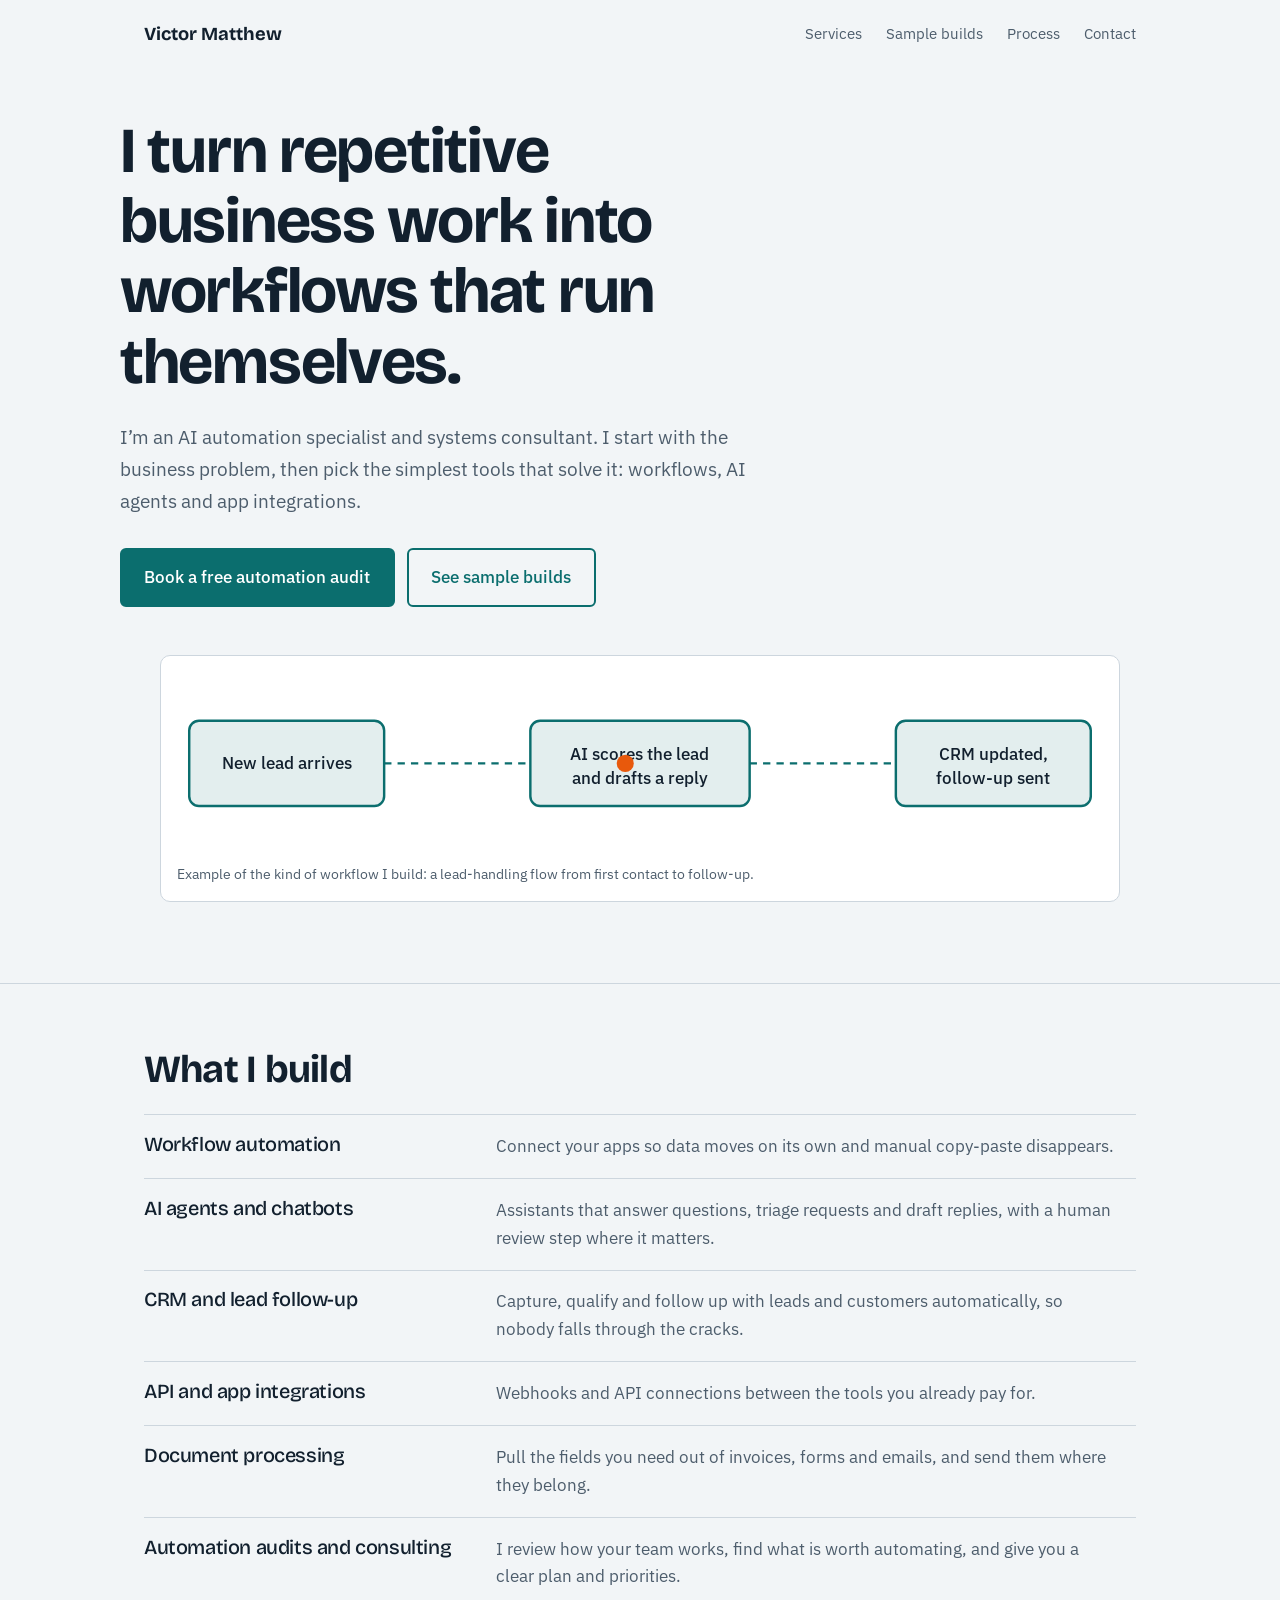
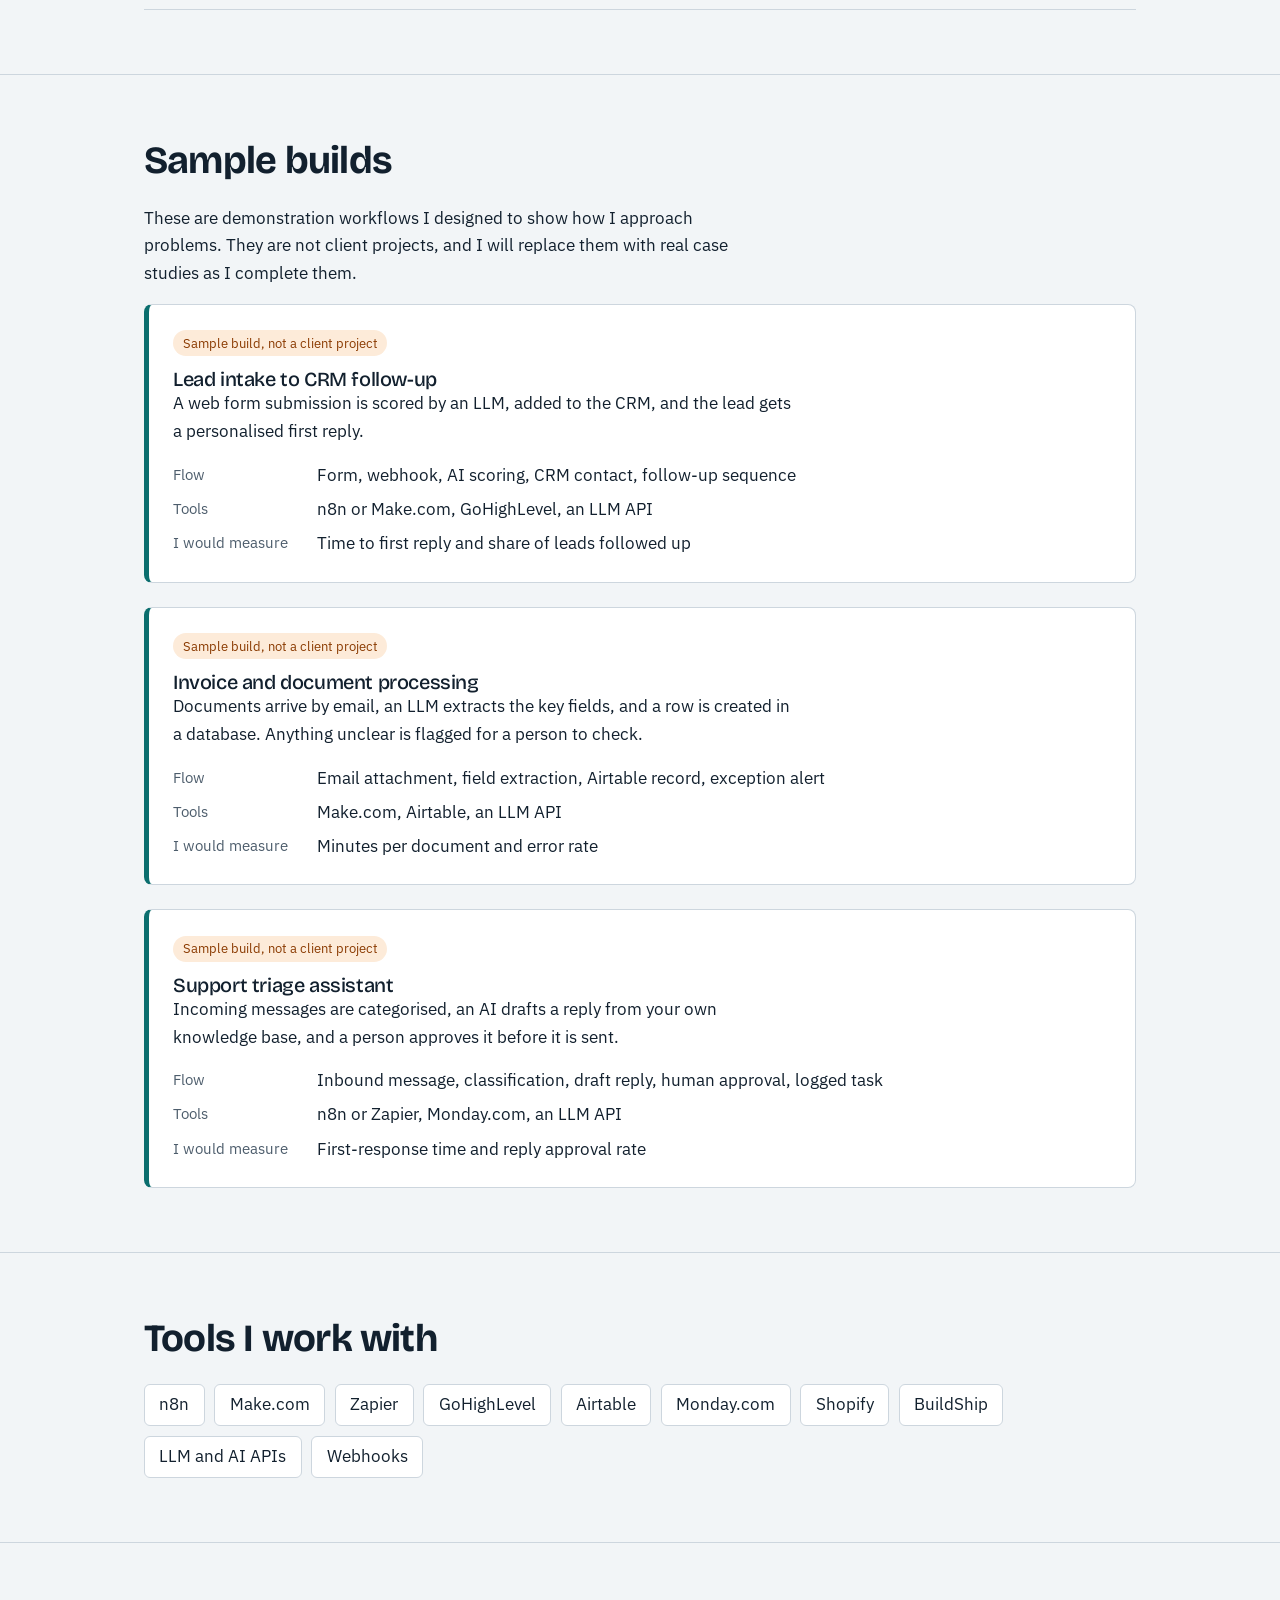
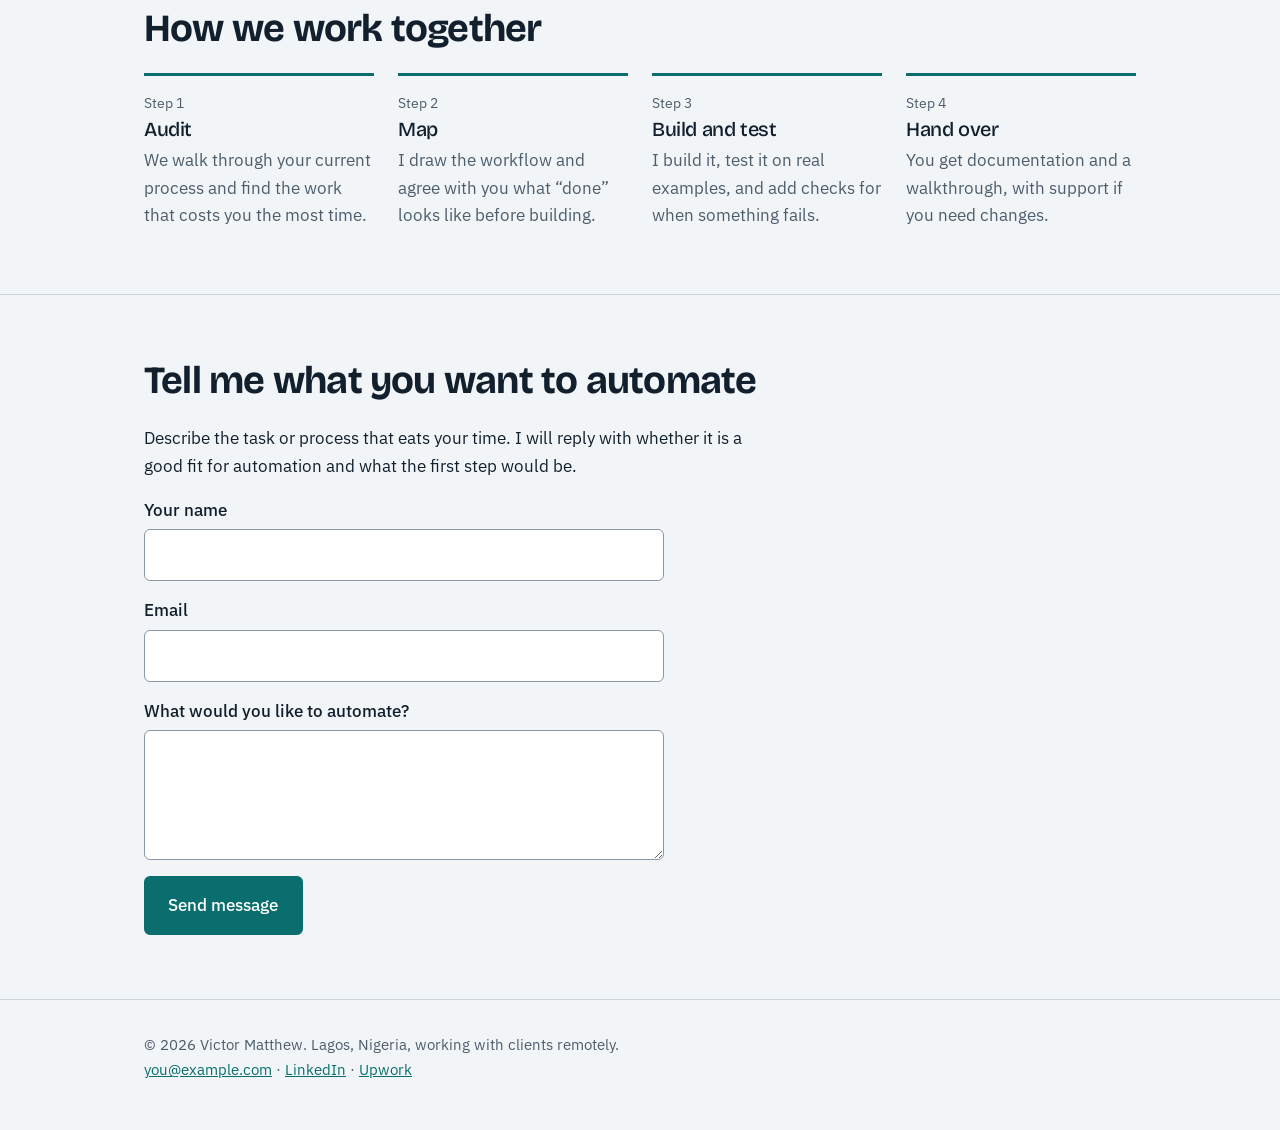
==== index.html @ d6106d23 "Add files via upload" ====
<!DOCTYPE html>
<html lang="en">
<head>
<meta charset="utf-8">
<meta name="viewport" content="width=device-width, initial-scale=1">
<title>Victor Matthew | AI Automation Specialist</title>
<meta name="description" content="AI automation specialist and automation systems consultant. I build workflows, AI agents and integrations that remove repetitive business work.">
<link rel="preconnect" href="https://fonts.googleapis.com">
<link rel="preconnect" href="https://fonts.gstatic.com" crossorigin>
<link href="https://fonts.googleapis.com/css2?family=Bricolage+Grotesque:opsz,wght@12..96,500;12..96,700&family=IBM+Plex+Sans:wght@400;500&display=swap" rel="stylesheet">
<!--
  EDIT BEFORE PUBLISHING (search for "EDIT"):
  1. Your email, LinkedIn and Upwork links (footer + contact section)
  2. Sample builds: swap in real projects as you finish them
  3. Keep anything labeled "sample" honest until it is a real client result
-->
<style>
:root{
  --bg:#f2f5f7; --surface:#ffffff; --ink:#12202e; --muted:#4d5d6c;
  --line:#cdd6de; --accent:#0b6e6e; --accent-ink:#ffffff; --pulse:#e8590c;
  --display:"Bricolage Grotesque","Segoe UI",system-ui,sans-serif;
  --body:"IBM Plex Sans","Segoe UI",system-ui,sans-serif;
}
*{box-sizing:border-box}
html{scroll-behavior:smooth}
body{margin:0;background:var(--bg);color:var(--ink);font:400 1.05rem/1.65 var(--body)}
a{color:var(--accent)}
:focus-visible{outline:3px solid var(--pulse);outline-offset:3px}
.wrap{max-width:1040px;margin:0 auto;padding:0 1.5rem}
h1,h2,h3{font-family:var(--display);line-height:1.1;margin:0;letter-spacing:-.02em}
h1{font-size:clamp(2.3rem,6vw,4rem);font-weight:700;max-width:16ch}
h2{font-size:clamp(1.7rem,3.6vw,2.4rem);font-weight:700;margin-bottom:1.5rem}
h3{font-size:1.25rem;font-weight:500}
p{margin:0 0 1rem;max-width:62ch}
header.top{padding:1.25rem 0}
header.top .wrap{display:flex;justify-content:space-between;align-items:center;gap:1rem;flex-wrap:wrap}
.logo{font:700 1.15rem var(--display);text-decoration:none;color:var(--ink)}
nav a{margin-left:1.25rem;color:var(--muted);text-decoration:none;font-size:.95rem}
nav a:hover{color:var(--accent)}
.btn{display:inline-block;background:var(--accent);color:var(--accent-ink);padding:.85rem 1.4rem;border-radius:6px;text-decoration:none;font-weight:500;border:2px solid var(--accent)}
.btn:hover{background:#085a5a}
.btn.alt{background:transparent;color:var(--accent)}
.btn.alt:hover{background:#e3eeee}
.hero{padding:3rem 0 4rem}
.hero p.lead{font-size:1.2rem;color:var(--muted);margin:1.5rem 0 2rem}
.actions{display:flex;gap:.75rem;flex-wrap:wrap;margin-bottom:3rem}
.flow{background:var(--surface);border:1px solid var(--line);border-radius:10px;padding:1rem}
.flow svg{width:100%;height:auto;display:block}
.flow figcaption{font-size:.85rem;color:var(--muted);margin-top:.5rem}
.node rect{fill:#e3eeee;stroke:var(--accent);stroke-width:2}
.node text{font:500 14px var(--body);fill:var(--ink)}
.wire{stroke:var(--accent);stroke-width:2;fill:none;stroke-dasharray:6 5}
section{padding:4rem 0;border-top:1px solid var(--line)}
.rows{margin:0;padding:0;list-style:none}
.rows li{display:grid;grid-template-columns:minmax(200px,1fr) 2fr;gap:1rem 2rem;padding:1.1rem 0;border-bottom:1px solid var(--line)}
.rows li:first-child{border-top:1px solid var(--line)}
.rows p{margin:0;color:var(--muted)}
.builds{display:grid;gap:1.5rem}
.build{background:var(--surface);border:1px solid var(--line);border-left:5px solid var(--accent);border-radius:8px;padding:1.5rem}
.tag{display:inline-block;font-size:.8rem;background:#fdebd9;color:#8a3a00;padding:.15rem .6rem;border-radius:99px;margin-bottom:.75rem}
.build dl{display:grid;grid-template-columns:8rem 1fr;gap:.4rem 1rem;margin:1rem 0 0}
.build dt{color:var(--muted);font-size:.95rem}
.build dd{margin:0}
.tools{display:flex;flex-wrap:wrap;gap:.6rem;padding:0;margin:0;list-style:none}
.tools li{background:var(--surface);border:1px solid var(--line);padding:.4rem .9rem;border-radius:6px}
.steps{counter-reset:s;margin:0;padding:0;list-style:none;display:grid;grid-template-columns:repeat(auto-fit,minmax(210px,1fr));gap:1.5rem}
.steps li{counter-increment:s;border-top:3px solid var(--accent);padding-top:.9rem}
.steps li::before{content:"Step " counter(s);display:block;color:var(--muted);font-size:.9rem;margin-bottom:.25rem}
.steps p{color:var(--muted);margin:.4rem 0 0}
form{display:grid;gap:1rem;max-width:520px}
label{display:grid;gap:.3rem;font-weight:500}
input,textarea{font:inherit;padding:.7rem .8rem;border:1px solid #8a98a6;border-radius:6px;background:var(--surface);color:var(--ink)}
textarea{min-height:130px;resize:vertical}
button.btn{cursor:pointer;font:inherit;font-weight:500;justify-self:start}
footer{padding:2rem 0 3rem;border-top:1px solid var(--line);color:var(--muted);font-size:.95rem}
@media (max-width:640px){
  .rows li{grid-template-columns:1fr}
  .build dl{grid-template-columns:1fr}
  nav a{margin:0 1rem 0 0}
}
@media (prefers-reduced-motion:reduce){
  html{scroll-behavior:auto}
  .pulse{display:none}
}
</style>
</head>
<body>

<header class="top">
  <div class="wrap">
    <a class="logo" href="#top">Victor Matthew</a>
    <nav aria-label="Main">
      <a href="#services">Services</a>
      <a href="#builds">Sample builds</a>
      <a href="#process">Process</a>
      <a href="#contact">Contact</a>
    </nav>
  </div>
</header>

<main id="top">
<div class="wrap hero">
  <h1>I turn repetitive business work into workflows that run themselves.</h1>
  <p class="lead">I’m an AI automation specialist and systems consultant. I start with the business problem, then pick the simplest tools that solve it: workflows, AI agents and app integrations.</p>
  <div class="actions">
    <a class="btn" href="#contact">Book a free automation audit</a>
    <a class="btn alt" href="#builds">See sample builds</a>
  </div>

  <figure class="flow">
    <svg viewBox="0 0 760 150" role="img" aria-label="Diagram: a new lead arrives, AI qualifies it and drafts a reply, then the CRM is updated and a follow-up is sent.">
      <path id="route" class="wire" d="M170 75 H290 M470 75 H590"/>
      <g class="node"><rect x="10" y="40" width="160" height="70" rx="8"/><text x="90" y="80" text-anchor="middle">New lead arrives</text></g>
      <g class="node"><rect x="290" y="40" width="180" height="70" rx="8"/><text x="380" y="72" text-anchor="middle">AI scores the lead</text><text x="380" y="92" text-anchor="middle">and drafts a reply</text></g>
      <g class="node"><rect x="590" y="40" width="160" height="70" rx="8"/><text x="670" y="72" text-anchor="middle">CRM updated,</text><text x="670" y="92" text-anchor="middle">follow-up sent</text></g>
      <circle class="pulse" r="7" fill="#e8590c">
        <animateMotion dur="4s" repeatCount="indefinite" path="M90 75 H670" keyPoints="0;1" keyTimes="0;1" calcMode="linear"/>
      </circle>
    </svg>
    <figcaption>Example of the kind of workflow I build: a lead-handling flow from first contact to follow-up.</figcaption>
  </figure>
</div>

<section id="services">
  <div class="wrap">
    <h2>What I build</h2>
    <ul class="rows">
      <li><h3>Workflow automation</h3><p>Connect your apps so data moves on its own and manual copy-paste disappears.</p></li>
      <li><h3>AI agents and chatbots</h3><p>Assistants that answer questions, triage requests and draft replies, with a human review step where it matters.</p></li>
      <li><h3>CRM and lead follow-up</h3><p>Capture, qualify and follow up with leads and customers automatically, so nobody falls through the cracks.</p></li>
      <li><h3>API and app integrations</h3><p>Webhooks and API connections between the tools you already pay for.</p></li>
      <li><h3>Document processing</h3><p>Pull the fields you need out of invoices, forms and emails, and send them where they belong.</p></li>
      <li><h3>Automation audits and consulting</h3><p>I review how your team works, find what is worth automating, and give you a clear plan and priorities.</p></li>
    </ul>
  </div>
</section>

<section id="builds">
  <div class="wrap">
    <h2>Sample builds</h2>
    <p>These are demonstration workflows I designed to show how I approach problems. They are not client projects, and I will replace them with real case studies as I complete them.</p>
    <div class="builds">

      <!-- EDIT: replace with real projects when you have them (add real results only if they are true). -->
      <article class="build">
        <span class="tag">Sample build, not a client project</span>
        <h3>Lead intake to CRM follow-up</h3>
        <p>A web form submission is scored by an LLM, added to the CRM, and the lead gets a personalised first reply.</p>
        <dl>
          <dt>Flow</dt><dd>Form, webhook, AI scoring, CRM contact, follow-up sequence</dd>
          <dt>Tools</dt><dd>n8n or Make.com, GoHighLevel, an LLM API</dd>
          <dt>I would measure</dt><dd>Time to first reply and share of leads followed up</dd>
        </dl>
      </article>

      <article class="build">
        <span class="tag">Sample build, not a client project</span>
        <h3>Invoice and document processing</h3>
        <p>Documents arrive by email, an LLM extracts the key fields, and a row is created in a database. Anything unclear is flagged for a person to check.</p>
        <dl>
          <dt>Flow</dt><dd>Email attachment, field extraction, Airtable record, exception alert</dd>
          <dt>Tools</dt><dd>Make.com, Airtable, an LLM API</dd>
          <dt>I would measure</dt><dd>Minutes per document and error rate</dd>
        </dl>
      </article>

      <article class="build">
        <span class="tag">Sample build, not a client project</span>
        <h3>Support triage assistant</h3>
        <p>Incoming messages are categorised, an AI drafts a reply from your own knowledge base, and a person approves it before it is sent.</p>
        <dl>
          <dt>Flow</dt><dd>Inbound message, classification, draft reply, human approval, logged task</dd>
          <dt>Tools</dt><dd>n8n or Zapier, Monday.com, an LLM API</dd>
          <dt>I would measure</dt><dd>First-response time and reply approval rate</dd>
        </dl>
      </article>
    </div>
  </div>
</section>

<section id="tools">
  <div class="wrap">
    <h2>Tools I work with</h2>
    <ul class="tools">
      <li>n8n</li><li>Make.com</li><li>Zapier</li><li>GoHighLevel</li><li>Airtable</li><li>Monday.com</li><li>Shopify</li><li>BuildShip</li><li>LLM and AI APIs</li><li>Webhooks</li>
    </ul>
  </div>
</section>

<section id="process">
  <div class="wrap">
    <h2>How we work together</h2>
    <ol class="steps">
      <li><h3>Audit</h3><p>We walk through your current process and find the work that costs you the most time.</p></li>
      <li><h3>Map</h3><p>I draw the workflow and agree with you what “done” looks like before building.</p></li>
      <li><h3>Build and test</h3><p>I build it, test it on real examples, and add checks for when something fails.</p></li>
      <li><h3>Hand over</h3><p>You get documentation and a walkthrough, with support if you need changes.</p></li>
    </ol>
  </div>
</section>

<section id="contact">
  <div class="wrap">
    <h2>Tell me what you want to automate</h2>
    <p>Describe the task or process that eats your time. I will reply with whether it is a good fit for automation and what the first step would be.</p>
    <!-- Netlify Forms: works automatically once deployed. Submissions appear in your Netlify dashboard. -->
    <form name="contact" method="POST" data-netlify="true" netlify-honeypot="bot-field">
      <input type="hidden" name="form-name" value="contact">
      <p hidden><label>Leave this empty <input name="bot-field"></label></p>
      <label>Your name <input type="text" name="name" required autocomplete="name"></label>
      <label>Email <input type="email" name="email" required autocomplete="email"></label>
      <label>What would you like to automate? <textarea name="message" required></textarea></label>
      <button class="btn" type="submit">Send message</button>
    </form>
  </div>
</section>
</main>

<footer>
  <div class="wrap">
    <!-- EDIT: replace these placeholder links with your real ones. -->
    © 2026 Victor Matthew. Lagos, Nigeria, working with clients remotely.
    <br><a href="mailto:you@example.com">you@example.com</a> ·
    <a href="https://www.linkedin.com/in/your-handle">LinkedIn</a> ·
    <a href="https://www.upwork.com/freelancers/your-profile">Upwork</a>
  </div>
</footer>

</body>
</html>
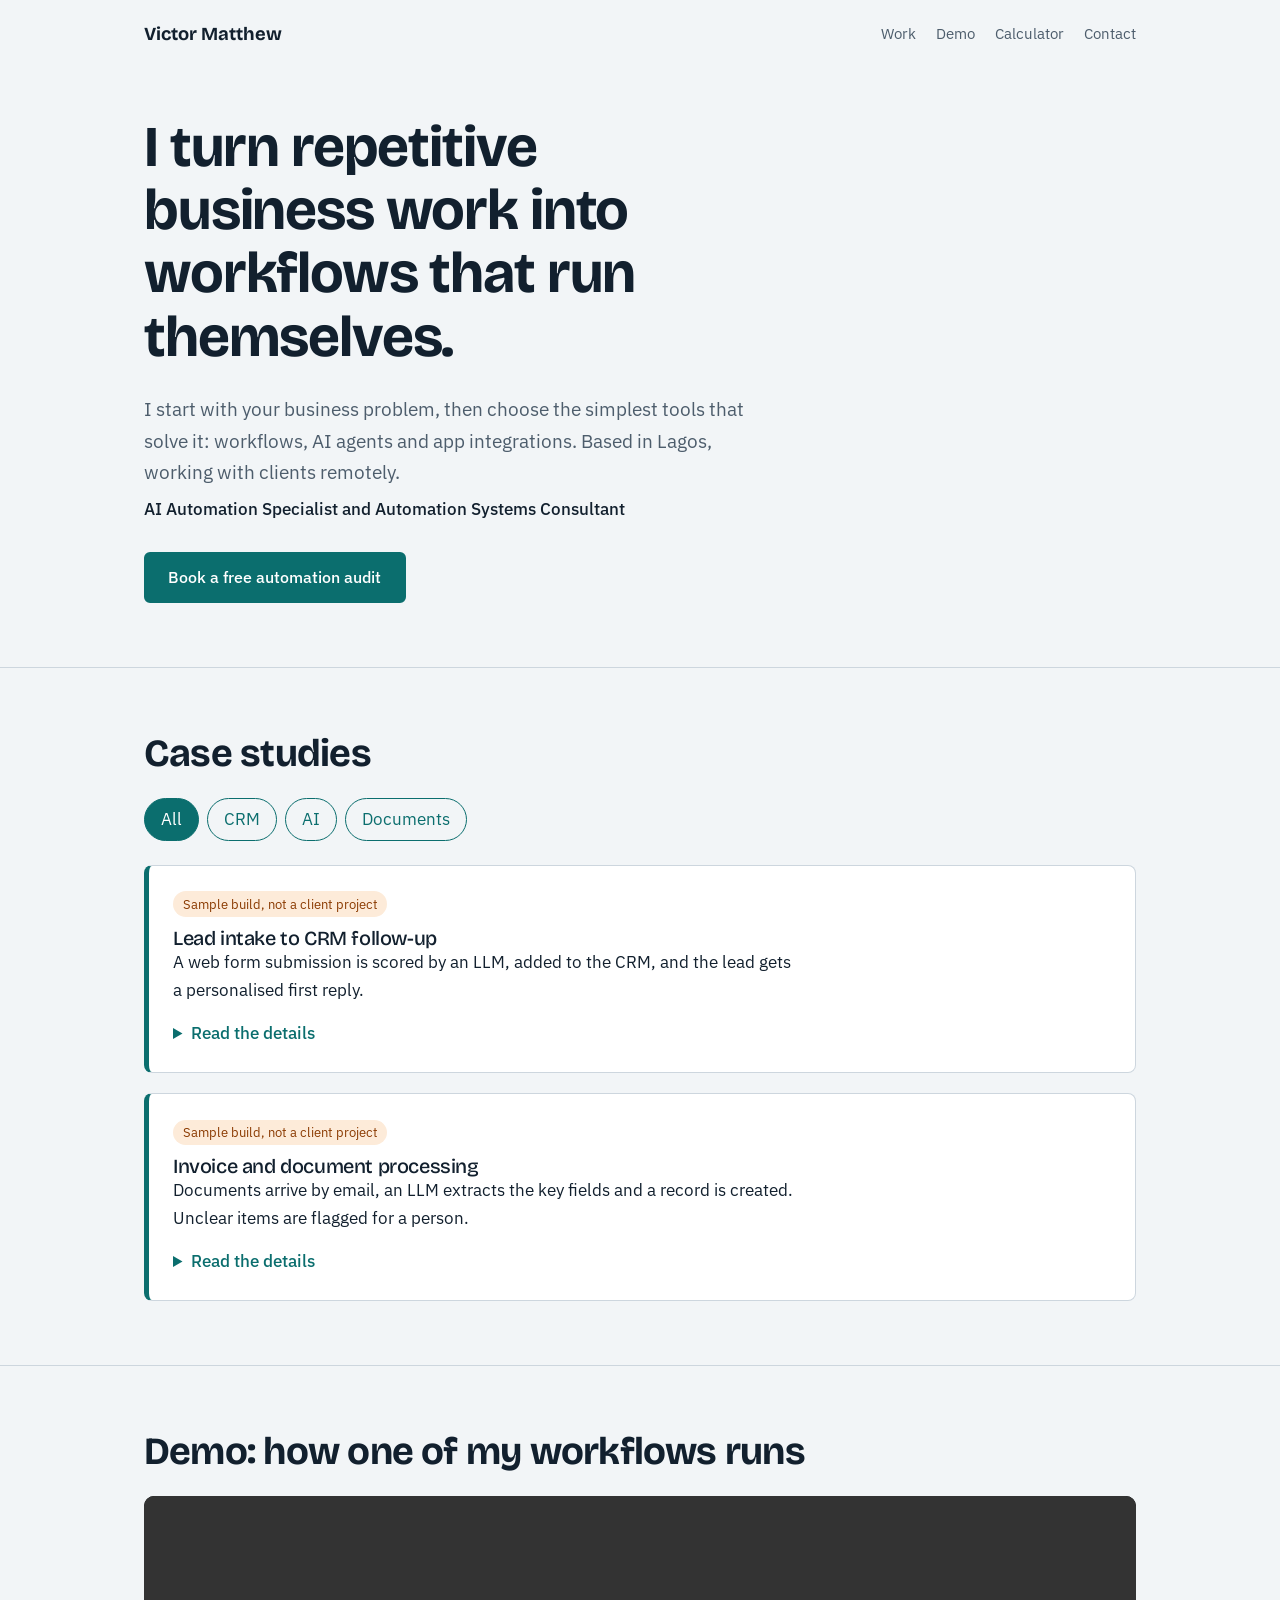
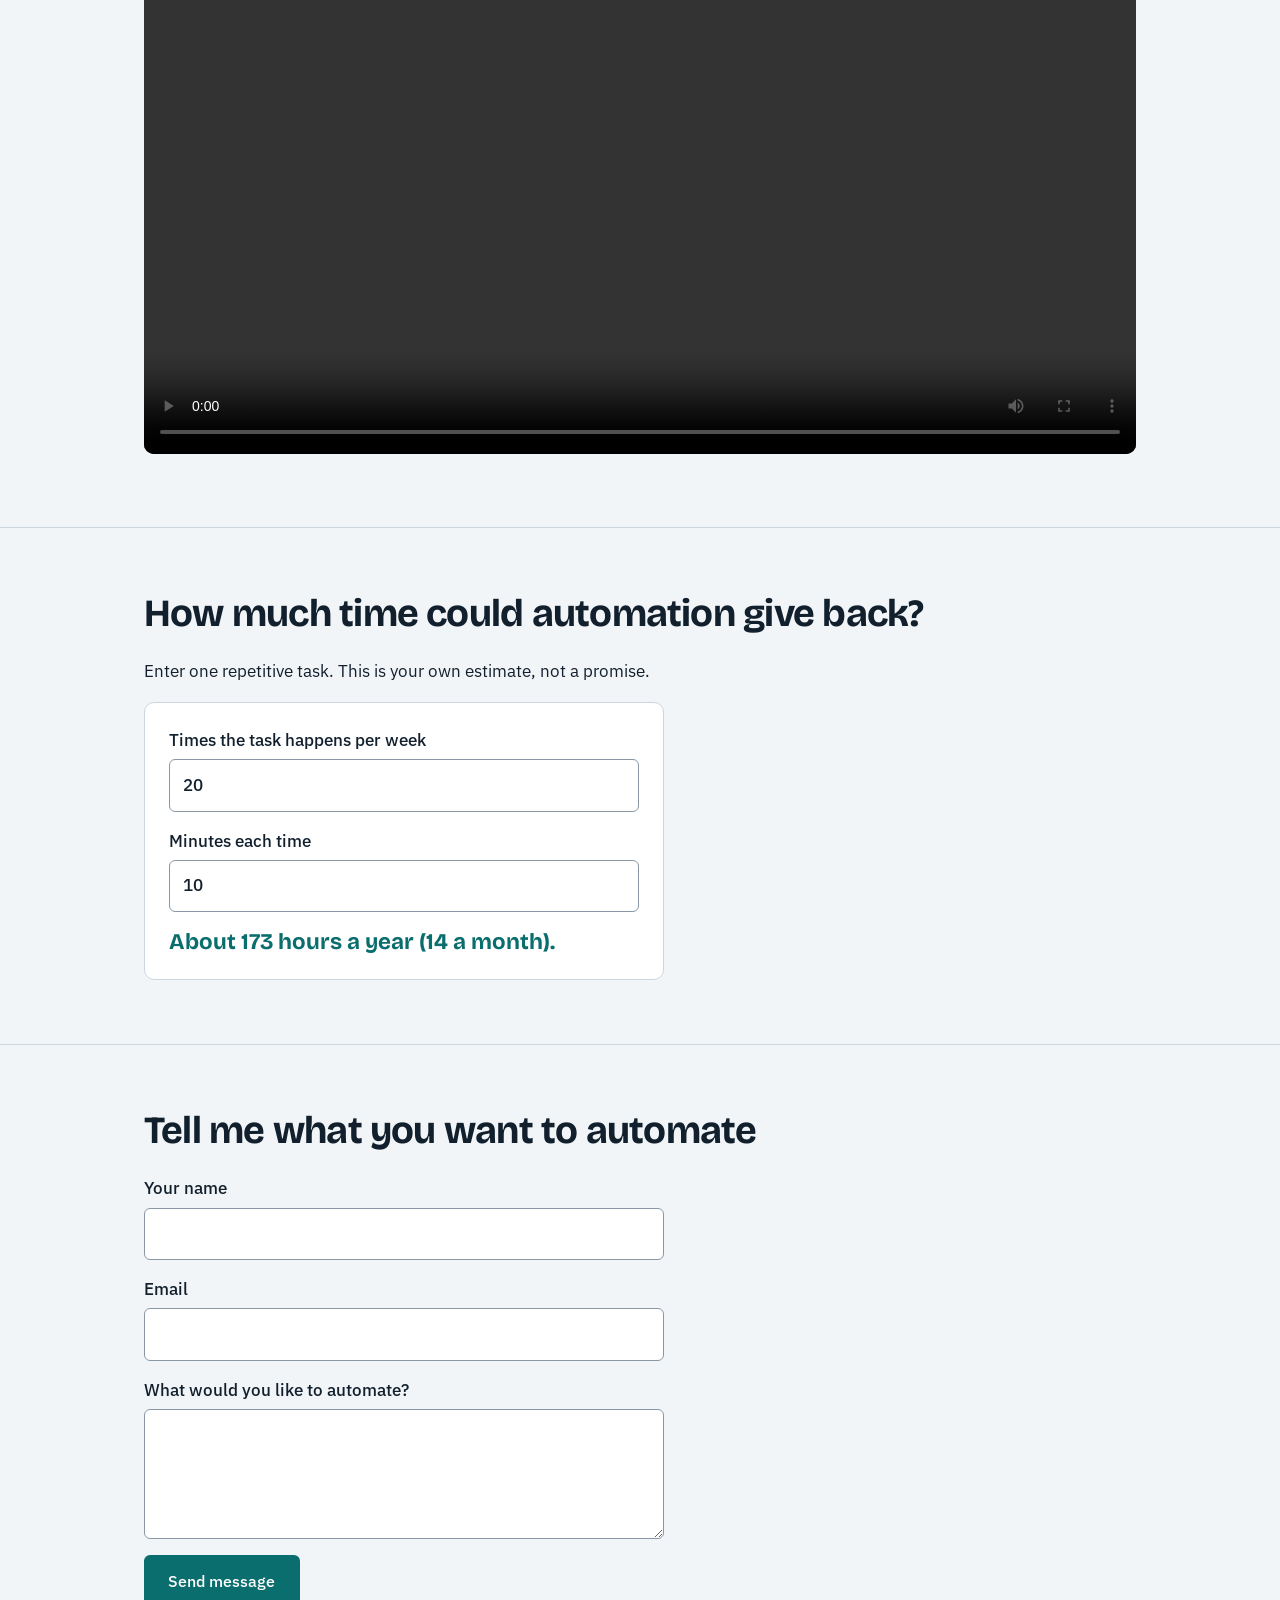
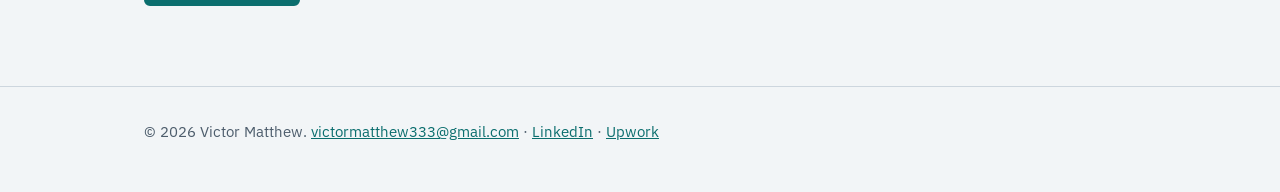
==== commit 9add2d74: "Add files via upload" ====
--- a/index.html
+++ b/index.html
@@ -4,227 +4,68 @@
 <meta charset="utf-8">
 <meta name="viewport" content="width=device-width, initial-scale=1">
 <title>Victor Matthew | AI Automation Specialist</title>
-<meta name="description" content="AI automation specialist and automation systems consultant. I build workflows, AI agents and integrations that remove repetitive business work.">
+<meta name="description" content="AI automation specialist and automation systems consultant.">
 <link rel="preconnect" href="https://fonts.googleapis.com">
 <link rel="preconnect" href="https://fonts.gstatic.com" crossorigin>
 <link href="https://fonts.googleapis.com/css2?family=Bricolage+Grotesque:opsz,wght@12..96,500;12..96,700&family=IBM+Plex+Sans:wght@400;500&display=swap" rel="stylesheet">
-<!--
-  EDIT BEFORE PUBLISHING (search for "EDIT"):
-  1. Your email, LinkedIn and Upwork links (footer + contact section)
-  2. Sample builds: swap in real projects as you finish them
-  3. Keep anything labeled "sample" honest until it is a real client result
--->
-<style>
-:root{
-  --bg:#f2f5f7; --surface:#ffffff; --ink:#12202e; --muted:#4d5d6c;
-  --line:#cdd6de; --accent:#0b6e6e; --accent-ink:#ffffff; --pulse:#e8590c;
-  --display:"Bricolage Grotesque","Segoe UI",system-ui,sans-serif;
-  --body:"IBM Plex Sans","Segoe UI",system-ui,sans-serif;
-}
-*{box-sizing:border-box}
-html{scroll-behavior:smooth}
-body{margin:0;background:var(--bg);color:var(--ink);font:400 1.05rem/1.65 var(--body)}
-a{color:var(--accent)}
-:focus-visible{outline:3px solid var(--pulse);outline-offset:3px}
-.wrap{max-width:1040px;margin:0 auto;padding:0 1.5rem}
-h1,h2,h3{font-family:var(--display);line-height:1.1;margin:0;letter-spacing:-.02em}
-h1{font-size:clamp(2.3rem,6vw,4rem);font-weight:700;max-width:16ch}
-h2{font-size:clamp(1.7rem,3.6vw,2.4rem);font-weight:700;margin-bottom:1.5rem}
-h3{font-size:1.25rem;font-weight:500}
-p{margin:0 0 1rem;max-width:62ch}
-header.top{padding:1.25rem 0}
-header.top .wrap{display:flex;justify-content:space-between;align-items:center;gap:1rem;flex-wrap:wrap}
-.logo{font:700 1.15rem var(--display);text-decoration:none;color:var(--ink)}
-nav a{margin-left:1.25rem;color:var(--muted);text-decoration:none;font-size:.95rem}
-nav a:hover{color:var(--accent)}
-.btn{display:inline-block;background:var(--accent);color:var(--accent-ink);padding:.85rem 1.4rem;border-radius:6px;text-decoration:none;font-weight:500;border:2px solid var(--accent)}
-.btn:hover{background:#085a5a}
-.btn.alt{background:transparent;color:var(--accent)}
-.btn.alt:hover{background:#e3eeee}
-.hero{padding:3rem 0 4rem}
-.hero p.lead{font-size:1.2rem;color:var(--muted);margin:1.5rem 0 2rem}
-.actions{display:flex;gap:.75rem;flex-wrap:wrap;margin-bottom:3rem}
-.flow{background:var(--surface);border:1px solid var(--line);border-radius:10px;padding:1rem}
-.flow svg{width:100%;height:auto;display:block}
-.flow figcaption{font-size:.85rem;color:var(--muted);margin-top:.5rem}
-.node rect{fill:#e3eeee;stroke:var(--accent);stroke-width:2}
-.node text{font:500 14px var(--body);fill:var(--ink)}
-.wire{stroke:var(--accent);stroke-width:2;fill:none;stroke-dasharray:6 5}
-section{padding:4rem 0;border-top:1px solid var(--line)}
-.rows{margin:0;padding:0;list-style:none}
-.rows li{display:grid;grid-template-columns:minmax(200px,1fr) 2fr;gap:1rem 2rem;padding:1.1rem 0;border-bottom:1px solid var(--line)}
-.rows li:first-child{border-top:1px solid var(--line)}
-.rows p{margin:0;color:var(--muted)}
-.builds{display:grid;gap:1.5rem}
-.build{background:var(--surface);border:1px solid var(--line);border-left:5px solid var(--accent);border-radius:8px;padding:1.5rem}
-.tag{display:inline-block;font-size:.8rem;background:#fdebd9;color:#8a3a00;padding:.15rem .6rem;border-radius:99px;margin-bottom:.75rem}
-.build dl{display:grid;grid-template-columns:8rem 1fr;gap:.4rem 1rem;margin:1rem 0 0}
-.build dt{color:var(--muted);font-size:.95rem}
-.build dd{margin:0}
-.tools{display:flex;flex-wrap:wrap;gap:.6rem;padding:0;margin:0;list-style:none}
-.tools li{background:var(--surface);border:1px solid var(--line);padding:.4rem .9rem;border-radius:6px}
-.steps{counter-reset:s;margin:0;padding:0;list-style:none;display:grid;grid-template-columns:repeat(auto-fit,minmax(210px,1fr));gap:1.5rem}
-.steps li{counter-increment:s;border-top:3px solid var(--accent);padding-top:.9rem}
-.steps li::before{content:"Step " counter(s);display:block;color:var(--muted);font-size:.9rem;margin-bottom:.25rem}
-.steps p{color:var(--muted);margin:.4rem 0 0}
-form{display:grid;gap:1rem;max-width:520px}
-label{display:grid;gap:.3rem;font-weight:500}
-input,textarea{font:inherit;padding:.7rem .8rem;border:1px solid #8a98a6;border-radius:6px;background:var(--surface);color:var(--ink)}
-textarea{min-height:130px;resize:vertical}
-button.btn{cursor:pointer;font:inherit;font-weight:500;justify-self:start}
-footer{padding:2rem 0 3rem;border-top:1px solid var(--line);color:var(--muted);font-size:.95rem}
-@media (max-width:640px){
-  .rows li{grid-template-columns:1fr}
-  .build dl{grid-template-columns:1fr}
-  nav a{margin:0 1rem 0 0}
-}
-@media (prefers-reduced-motion:reduce){
-  html{scroll-behavior:auto}
-  .pulse{display:none}
-}
-</style>
+<link rel="stylesheet" href="style.css">
 </head>
 <body>
-
-<header class="top">
-  <div class="wrap">
-    <a class="logo" href="#top">Victor Matthew</a>
-    <nav aria-label="Main">
-      <a href="#services">Services</a>
-      <a href="#builds">Sample builds</a>
-      <a href="#process">Process</a>
-      <a href="#contact">Contact</a>
-    </nav>
-  </div>
-</header>
+<header class="top"><div class="wrap">
+  <a class="logo" href="#top" id="logo"></a>
+  <nav aria-label="Main"><a href="#work">Work</a><a href="#video" id="nav-video">Demo</a><a href="#calc">Calculator</a><a href="#contact">Contact</a></nav>
+</div></header>
 
 <main id="top">
-<div class="wrap hero">
-  <h1>I turn repetitive business work into workflows that run themselves.</h1>
-  <p class="lead">I’m an AI automation specialist and systems consultant. I start with the business problem, then pick the simplest tools that solve it: workflows, AI agents and app integrations.</p>
-  <div class="actions">
-    <a class="btn" href="#contact">Book a free automation audit</a>
-    <a class="btn alt" href="#builds">See sample builds</a>
+  <div class="wrap hero">
+    <div>
+      <h1 id="headline"></h1>
+      <p class="lead" id="about"></p>
+      <p class="role" id="role"></p>
+      <a class="btn" href="#contact">Book a free automation audit</a>
+    </div>
+    <img id="photo" class="photo" alt="Portrait of the site owner" width="320" height="320">
   </div>
 
-  <figure class="flow">
-    <svg viewBox="0 0 760 150" role="img" aria-label="Diagram: a new lead arrives, AI qualifies it and drafts a reply, then the CRM is updated and a follow-up is sent.">
-      <path id="route" class="wire" d="M170 75 H290 M470 75 H590"/>
-      <g class="node"><rect x="10" y="40" width="160" height="70" rx="8"/><text x="90" y="80" text-anchor="middle">New lead arrives</text></g>
-      <g class="node"><rect x="290" y="40" width="180" height="70" rx="8"/><text x="380" y="72" text-anchor="middle">AI scores the lead</text><text x="380" y="92" text-anchor="middle">and drafts a reply</text></g>
-      <g class="node"><rect x="590" y="40" width="160" height="70" rx="8"/><text x="670" y="72" text-anchor="middle">CRM updated,</text><text x="670" y="92" text-anchor="middle">follow-up sent</text></g>
-      <circle class="pulse" r="7" fill="#e8590c">
-        <animateMotion dur="4s" repeatCount="indefinite" path="M90 75 H670" keyPoints="0;1" keyTimes="0;1" calcMode="linear"/>
-      </circle>
-    </svg>
-    <figcaption>Example of the kind of workflow I build: a lead-handling flow from first contact to follow-up.</figcaption>
-  </figure>
-</div>
+  <section id="work"><div class="wrap">
+    <h2>Case studies</h2>
+    <div class="filters" id="filters" role="group" aria-label="Filter projects"></div>
+    <div class="builds" id="projects"></div>
+  </div></section>
 
-<section id="services">
-  <div class="wrap">
-    <h2>What I build</h2>
-    <ul class="rows">
-      <li><h3>Workflow automation</h3><p>Connect your apps so data moves on its own and manual copy-paste disappears.</p></li>
-      <li><h3>AI agents and chatbots</h3><p>Assistants that answer questions, triage requests and draft replies, with a human review step where it matters.</p></li>
-      <li><h3>CRM and lead follow-up</h3><p>Capture, qualify and follow up with leads and customers automatically, so nobody falls through the cracks.</p></li>
-      <li><h3>API and app integrations</h3><p>Webhooks and API connections between the tools you already pay for.</p></li>
-      <li><h3>Document processing</h3><p>Pull the fields you need out of invoices, forms and emails, and send them where they belong.</p></li>
-      <li><h3>Automation audits and consulting</h3><p>I review how your team works, find what is worth automating, and give you a clear plan and priorities.</p></li>
-    </ul>
-  </div>
-</section>
+  <section id="video"><div class="wrap">
+    <h2 id="video-title">Demo</h2>
+    <div class="video" id="video-box"></div>
+  </div></section>
 
-<section id="builds">
-  <div class="wrap">
-    <h2>Sample builds</h2>
-    <p>These are demonstration workflows I designed to show how I approach problems. They are not client projects, and I will replace them with real case studies as I complete them.</p>
-    <div class="builds">
+  <section id="calc"><div class="wrap">
+    <h2>How much time could automation give back?</h2>
+    <p>Enter one repetitive task. This is your own estimate, not a promise.</p>
+    <div class="calc">
+      <label>Times the task happens per week <input type="number" id="c-count" min="0" value="20"></label>
+      <label>Minutes each time <input type="number" id="c-min" min="0" value="10"></label>
+      <p class="result" aria-live="polite" id="c-out"></p>
+    </div>
+  </div></section>
 
-      <!-- EDIT: replace with real projects when you have them (add real results only if they are true). -->
-      <article class="build">
-        <span class="tag">Sample build, not a client project</span>
-        <h3>Lead intake to CRM follow-up</h3>
-        <p>A web form submission is scored by an LLM, added to the CRM, and the lead gets a personalised first reply.</p>
-        <dl>
-          <dt>Flow</dt><dd>Form, webhook, AI scoring, CRM contact, follow-up sequence</dd>
-          <dt>Tools</dt><dd>n8n or Make.com, GoHighLevel, an LLM API</dd>
-          <dt>I would measure</dt><dd>Time to first reply and share of leads followed up</dd>
-        </dl>
-      </article>
-
-      <article class="build">
-        <span class="tag">Sample build, not a client project</span>
-        <h3>Invoice and document processing</h3>
-        <p>Documents arrive by email, an LLM extracts the key fields, and a row is created in a database. Anything unclear is flagged for a person to check.</p>
-        <dl>
-          <dt>Flow</dt><dd>Email attachment, field extraction, Airtable record, exception alert</dd>
-          <dt>Tools</dt><dd>Make.com, Airtable, an LLM API</dd>
-          <dt>I would measure</dt><dd>Minutes per document and error rate</dd>
-        </dl>
-      </article>
-
-      <article class="build">
-        <span class="tag">Sample build, not a client project</span>
-        <h3>Support triage assistant</h3>
-        <p>Incoming messages are categorised, an AI drafts a reply from your own knowledge base, and a person approves it before it is sent.</p>
-        <dl>
-          <dt>Flow</dt><dd>Inbound message, classification, draft reply, human approval, logged task</dd>
-          <dt>Tools</dt><dd>n8n or Zapier, Monday.com, an LLM API</dd>
-          <dt>I would measure</dt><dd>First-response time and reply approval rate</dd>
-        </dl>
-      </article>
-    </div>
-  </div>
-</section>
-
-<section id="tools">
-  <div class="wrap">
-    <h2>Tools I work with</h2>
-    <ul class="tools">
-      <li>n8n</li><li>Make.com</li><li>Zapier</li><li>GoHighLevel</li><li>Airtable</li><li>Monday.com</li><li>Shopify</li><li>BuildShip</li><li>LLM and AI APIs</li><li>Webhooks</li>
-    </ul>
-  </div>
-</section>
-
-<section id="process">
-  <div class="wrap">
-    <h2>How we work together</h2>
-    <ol class="steps">
-      <li><h3>Audit</h3><p>We walk through your current process and find the work that costs you the most time.</p></li>
-      <li><h3>Map</h3><p>I draw the workflow and agree with you what “done” looks like before building.</p></li>
-      <li><h3>Build and test</h3><p>I build it, test it on real examples, and add checks for when something fails.</p></li>
-      <li><h3>Hand over</h3><p>You get documentation and a walkthrough, with support if you need changes.</p></li>
-    </ol>
-  </div>
-</section>
-
-<section id="contact">
-  <div class="wrap">
+  <section id="contact"><div class="wrap">
     <h2>Tell me what you want to automate</h2>
-    <p>Describe the task or process that eats your time. I will reply with whether it is a good fit for automation and what the first step would be.</p>
-    <!-- Netlify Forms: works automatically once deployed. Submissions appear in your Netlify dashboard. -->
-    <form name="contact" method="POST" data-netlify="true" netlify-honeypot="bot-field">
+    <!-- Must stay in the HTML (not built by JavaScript) so Netlify can detect it at deploy time. -->
+    <form name="contact" method="POST" action="/" data-netlify="true" netlify-honeypot="bot-field" id="form">
       <input type="hidden" name="form-name" value="contact">
-      <p hidden><label>Leave this empty <input name="bot-field"></label></p>
+      <p hidden><label>Leave empty <input name="bot-field"></label></p>
       <label>Your name <input type="text" name="name" required autocomplete="name"></label>
       <label>Email <input type="email" name="email" required autocomplete="email"></label>
       <label>What would you like to automate? <textarea name="message" required></textarea></label>
       <button class="btn" type="submit">Send message</button>
+      <p class="status" id="form-status" role="status"></p>
     </form>
-  </div>
-</section>
+  </div></section>
 </main>
 
-<footer>
-  <div class="wrap">
-    <!-- EDIT: replace these placeholder links with your real ones. -->
-    © 2026 Victor Matthew. Lagos, Nigeria, working with clients remotely.
-    <br><a href="mailto:you@example.com">you@example.com</a> ·
-    <a href="https://www.linkedin.com/in/your-handle">LinkedIn</a> ·
-    <a href="https://www.upwork.com/freelancers/your-profile">Upwork</a>
-  </div>
-</footer>
+<footer><div class="wrap" id="footer"></div></footer>
 
+<script src="content.js"></script>
+<script src="script.js"></script>
 </body>
 </html>
--- a/style.css
+++ b/style.css
@@ -0,0 +1,58 @@
+/* COLORS AND FONTS: change these few lines and the whole site updates. */
+:root{
+  --bg:#f2f5f7; --surface:#ffffff; --ink:#12202e; --muted:#4d5d6c;
+  --line:#cdd6de; --accent:#0b6e6e; --accent-ink:#ffffff; --pulse:#e8590c;
+  --display:"Bricolage Grotesque","Segoe UI",system-ui,sans-serif;
+  --body:"IBM Plex Sans","Segoe UI",system-ui,sans-serif;
+}
+*{box-sizing:border-box}
+html{scroll-behavior:smooth}
+body{margin:0;background:var(--bg);color:var(--ink);font:400 1.05rem/1.65 var(--body)}
+a{color:var(--accent)}
+:focus-visible{outline:3px solid var(--pulse);outline-offset:3px}
+.wrap{max-width:1040px;margin:0 auto;padding:0 1.5rem}
+h1,h2,h3{font-family:var(--display);line-height:1.1;margin:0;letter-spacing:-.02em}
+h1{font-size:clamp(2.2rem,5.5vw,3.6rem);font-weight:700}
+h2{font-size:clamp(1.7rem,3.6vw,2.4rem);font-weight:700;margin-bottom:1.5rem}
+h3{font-size:1.25rem;font-weight:500}
+p{margin:0 0 1rem;max-width:62ch}
+header.top{padding:1.25rem 0}
+header.top .wrap{display:flex;justify-content:space-between;align-items:center;gap:1rem;flex-wrap:wrap}
+.logo{font:700 1.15rem var(--display);text-decoration:none;color:var(--ink)}
+nav a{margin-left:1.25rem;color:var(--muted);text-decoration:none;font-size:.95rem}
+nav a:hover{color:var(--accent)}
+.btn{display:inline-block;background:var(--accent);color:var(--accent-ink);padding:.85rem 1.4rem;border-radius:6px;text-decoration:none;font:500 1rem var(--body);border:2px solid var(--accent);cursor:pointer}
+.btn:hover{background:#085a5a}
+.hero{display:grid;grid-template-columns:1fr 320px;gap:2.5rem;align-items:center;padding:3rem 1.5rem 4rem}
+.lead{font-size:1.2rem;color:var(--muted);margin:1.5rem 0 .5rem}
+.role{font-weight:500;margin-bottom:1.75rem}
+.photo{width:100%;max-width:320px;height:auto;aspect-ratio:1;object-fit:cover;border-radius:50% 50% 12px 50%;border:4px solid var(--surface);box-shadow:0 0 0 2px var(--accent);justify-self:center}
+section{padding:4rem 0;border-top:1px solid var(--line)}
+.filters{display:flex;flex-wrap:wrap;gap:.5rem;margin-bottom:1.5rem}
+.chip{font:inherit;padding:.4rem 1rem;border:1px solid var(--accent);background:transparent;color:var(--accent);border-radius:99px;cursor:pointer}
+.chip[aria-pressed="true"]{background:var(--accent);color:var(--accent-ink)}
+.builds{display:grid;gap:1.25rem}
+.build{background:var(--surface);border:1px solid var(--line);border-left:5px solid var(--accent);border-radius:8px;padding:1.5rem}
+.build[hidden]{display:none}
+.tag{display:inline-block;font-size:.8rem;background:#fdebd9;color:#8a3a00;padding:.15rem .6rem;border-radius:99px;margin-bottom:.6rem}
+.build summary{cursor:pointer;color:var(--accent);font-weight:500;margin-top:.5rem}
+.build dl{display:grid;grid-template-columns:8rem 1fr;gap:.4rem 1rem;margin:1rem 0 0}
+.build dt{color:var(--muted)}
+.build dd{margin:0}
+.video iframe,.video video{width:100%;aspect-ratio:16/9;border:0;border-radius:10px;background:#000}
+.calc{background:var(--surface);border:1px solid var(--line);border-radius:10px;padding:1.5rem;display:grid;gap:1rem;max-width:520px}
+.result{font:700 1.4rem var(--display);color:var(--accent);margin:0}
+form{display:grid;gap:1rem;max-width:520px}
+label{display:grid;gap:.3rem;font-weight:500}
+input,textarea{font:inherit;padding:.7rem .8rem;border:1px solid #8a98a6;border-radius:6px;background:var(--surface);color:var(--ink)}
+textarea{min-height:130px;resize:vertical}
+form .btn{justify-self:start}
+.status{margin:0;font-weight:500}
+footer{padding:2rem 0 3rem;border-top:1px solid var(--line);color:var(--muted);font-size:.95rem}
+@media (max-width:720px){
+  .hero{grid-template-columns:1fr}
+  .photo{order:-1;max-width:220px;justify-self:start}
+  .build dl{grid-template-columns:1fr}
+  nav a{margin:0 1rem 0 0}
+}
+@media (prefers-reduced-motion:reduce){html{scroll-behavior:auto}}
